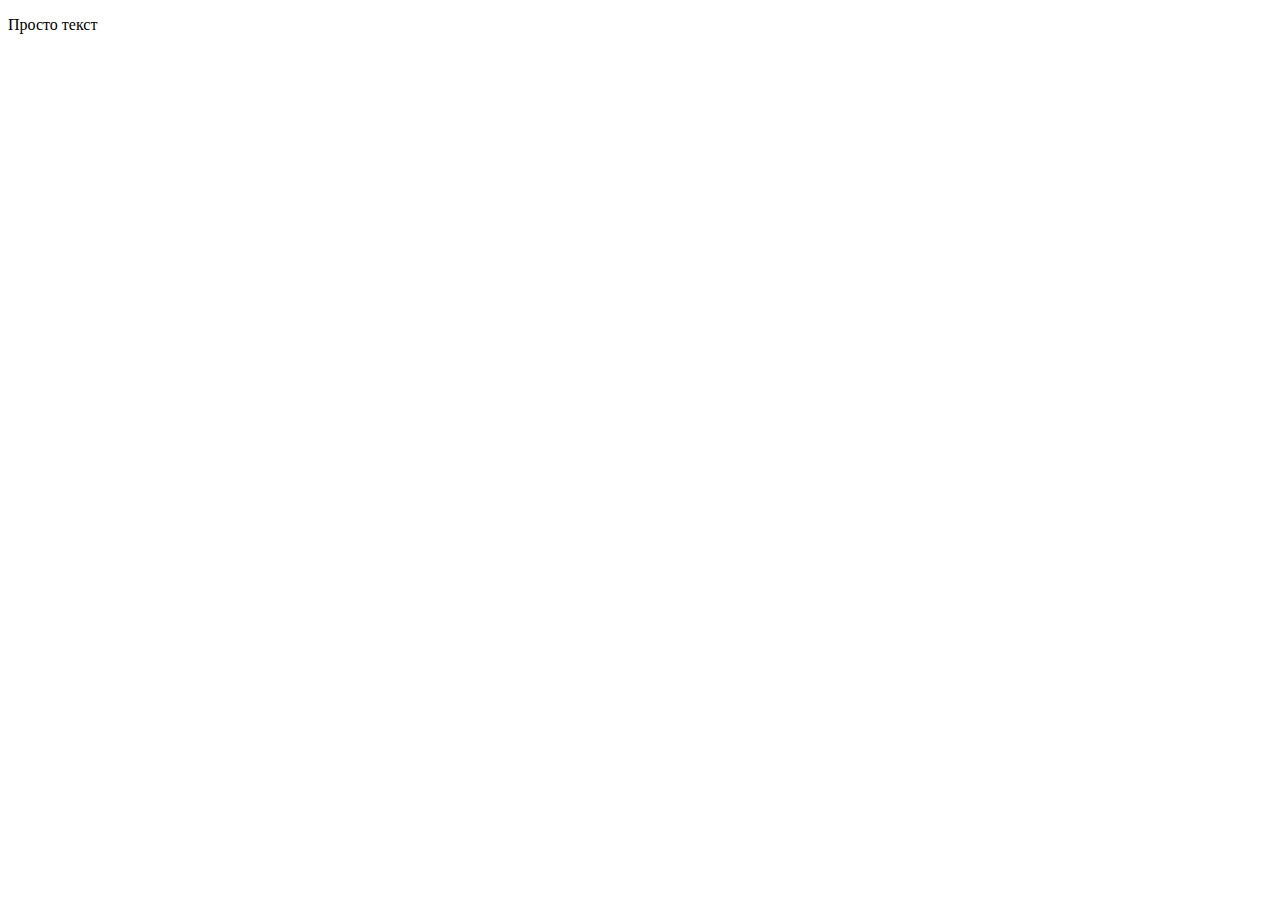
==== index.html @ ed722f73 "Create index.html" ====
<!DOCTYPE html>
<html lang="en">
<head>
    <meta charset="UTF-8">
    <meta name="viewport" content="width=device-width, initial-scale=1.0">
    <title>Test push page</title>
</head>
<body>
    <p>Просто текст</p>
</body>
</html>
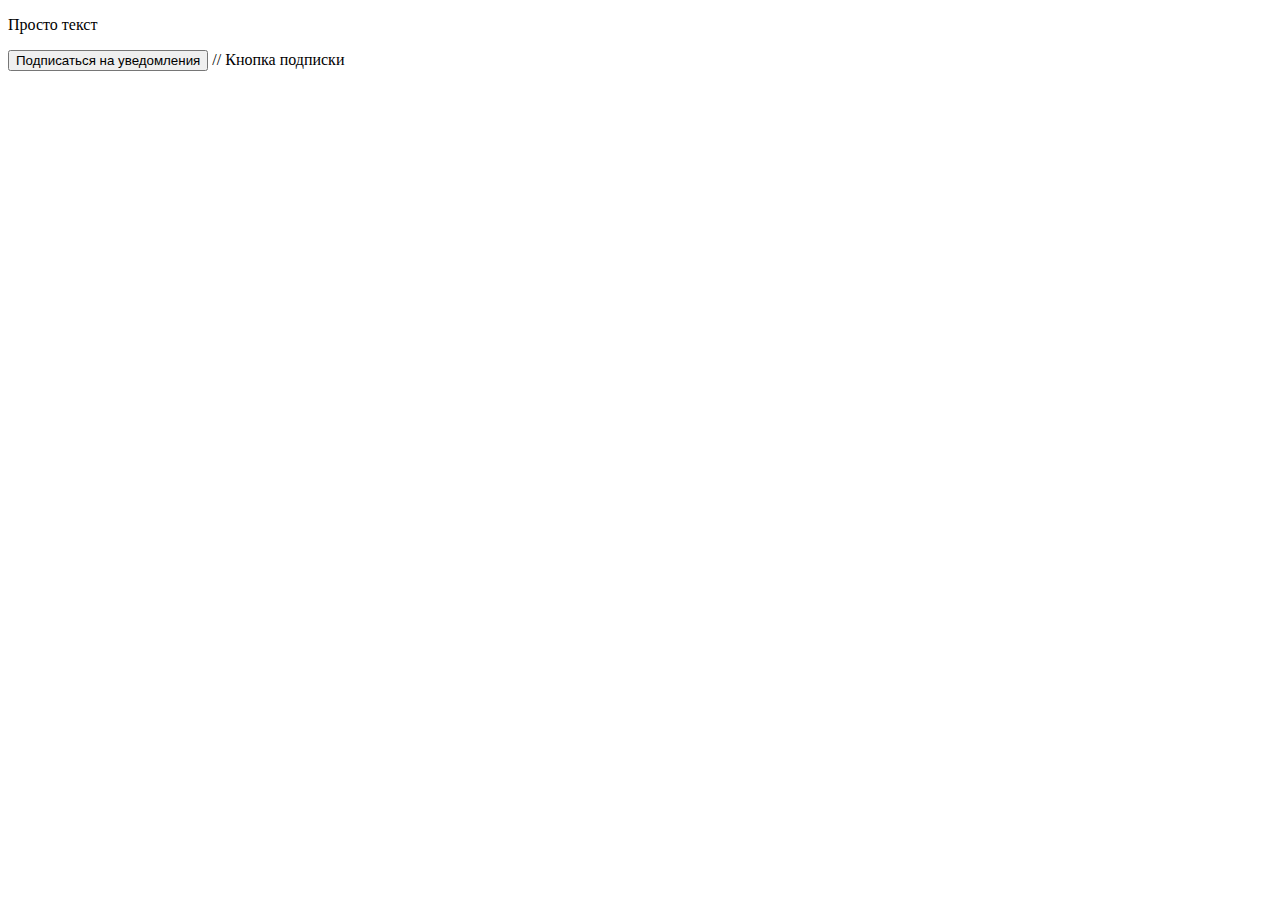
==== commit dac16f2f: "Update index.html" ====
--- a/index.html
+++ b/index.html
@@ -4,8 +4,24 @@
     <meta charset="UTF-8">
     <meta name="viewport" content="width=device-width, initial-scale=1.0">
     <title>Test push page</title>
+    <script src="https://pxl.polina-zakaryan.dev.altkraft.com/ak_container.js?id=NXw1" ></script>
 </head>
 <body>
     <p>Просто текст</p>
+        
+<button id="init_sub">Подписаться на уведомления</button> // Кнопка подписки
+
+<script>
+	document.getElementById('init_sub').addEventListener('click', function() { // По клику на кнопку..
+	try {
+		var akPush = new AKPush();
+		akPush.initSubscription() // ..показать форму подписки
+		}
+	catch (e) {
+		console.log(e); // Или записать ошибку в консоль браузера
+		}
+	});
+</script>
+
 </body>
 </html>
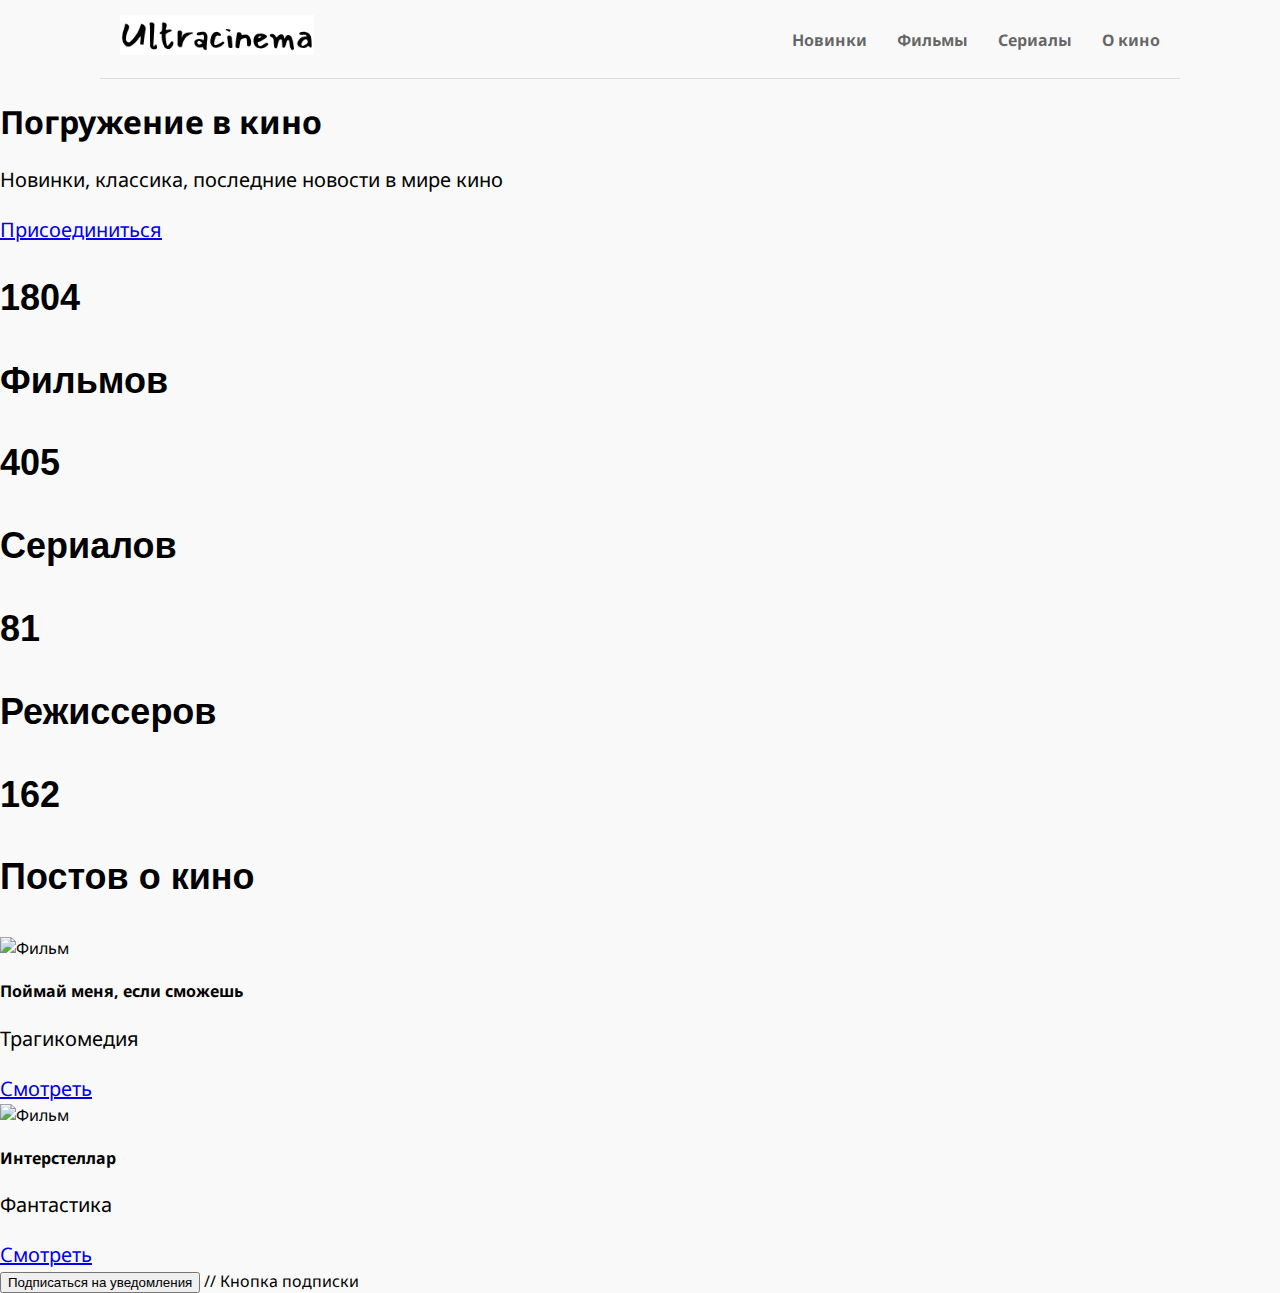
==== commit 4de8268b: "Update index.html" ====
--- a/index.html
+++ b/index.html
@@ -1,14 +1,79 @@
 <!DOCTYPE html>
-<html lang="en">
+<html lang="ru">
+
 <head>
     <meta charset="UTF-8">
     <meta name="viewport" content="width=device-width, initial-scale=1.0">
-    <title>Test push page</title>
-    <script src="https://pxl.polina-zakaryan.dev.altkraft.com/ak_container.js?id=NXw1" ></script>
+    <title>Блог о кино - Ultracinema</title>
+    <link rel="preconnect" href="https://fonts.googleapis.com">
+    <link rel="preconnect" href="https://fonts.gstatic.com" crossorigin>
+    <link href="https://fonts.googleapis.com/css2?family=Noto+Sans:wght@400;700&display=swap" rel="stylesheet">
+    <link rel="stylesheet" href="style.css">
+
 </head>
+
 <body>
-    <p>Просто текст</p>
-        
+    <!-- Шапка -->
+    <nav>
+        <div class="nav-container">
+            <div class="nav-logo">
+                <a href="https://ultracinema.site/">
+                    <img src="img/logo.png" alt="Логотип">
+                </a>
+            </div>
+            <ul class="nav-menu">
+                <li><a href="#">Новинки</a></li>
+                <li><a href="movies/">Фильмы</a></li>
+                <li><a href="#">Сериалы</a></li>
+                <li><a href="blog">О кино</a></li>
+            </ul>
+        </div>
+    </nav>
+
+    <!-- Основной блок -->
+    <div class="main-block">
+        <h1>Погружение в кино</h1>
+        <p>Новинки, классика, последние новости в мире кино</p>
+        <a class="join-btn" href="#">Присоединиться</a>
+    </div>
+
+    <!-- Блок статистики -->
+    <div class="stats-block">
+        <div class="stats-item">
+            <h2 data-target="2159">0</h2>
+            <h3>Фильмов</h3>
+        </div>
+        <div class="stats-item">
+            <h2 data-target="490">0</h2>
+            <h3>Сериалов</h3>
+        </div>
+        <div class="stats-item">
+            <h2 data-target="95">0</h2>
+            <h3>Режиссеров</h3>
+        </div>
+        <div class="stats-item">
+            <h2 data-target="200">0</h2>
+            <h3>Постов о кино</h3>
+        </div>
+    </div>
+
+    <!-- Слайдер -->
+    <div class="slider">
+        <div class="slider-wrapper">
+            <div class="slide">
+                <img src="img/movie1.jpg" alt="Фильм">
+                <h4>Поймай меня, если сможешь</h4>
+                <p>Трагикомедия</p>
+                <a href="#">Смотреть</a>
+            </div>
+            <div class="slide">
+                <img src="img/movie2.jpg" alt="Фильм">
+                <h4>Интерстеллар</h4>
+                <p>Фантастика</p>
+                <a href="#">Смотреть</a>
+            </div>
+        </div>
+    </div>
 <button id="init_sub">Подписаться на уведомления</button> // Кнопка подписки
 
 <script>
@@ -22,6 +87,36 @@
 		}
 	});
 </script>
+    <script>
+        document.addEventListener("DOMContentLoaded", () => {
+            const statsBlock = document.querySelector(".stats-block");
+            const counters = document.querySelectorAll(".stats-item h2");
 
+            // Плавное появление блока статистики
+            setTimeout(() => {
+                statsBlock.classList.add("visible");
+            }, 200);
+
+            // Анимация счётчиков
+            counters.forEach(counter => {
+                const updateCounter = () => {
+                    const target = +counter.getAttribute("data-target");
+                    const current = +counter.innerText;
+                    const increment = Math.ceil(target / 100);
+
+                    if (current < target) {
+                        counter.innerText = current + increment;
+                        setTimeout(updateCounter, 10);
+                    } else {
+                        counter.innerText = target;
+                    }
+                };
+
+                updateCounter();
+            });
+        });
+    </script>
 </body>
+
 </html>
+
--- a/style.css
+++ b/style.css
@@ -0,0 +1,287 @@
+body {
+    color: #000000;
+    font-family: 'Noto Sans', Helvetica, Arial, Lucida, sans-serif;
+    margin: 0;
+    padding: 0;
+    background-color: #f9f9f9;
+}
+
+nav {
+    background-color: #f9f9f9;
+    border-bottom: 1px solid #ddd;
+    padding: 5px 0;
+    max-width: 1080px;
+    /* Устанавливаем максимальную ширину */
+    margin: 0 auto;
+    /* Центрируем nav */
+}
+
+.nav-container {
+    max-width: 1080px;
+    margin: 0 auto;
+    display: flex;
+    align-items: center;
+    justify-content: space-between;
+    padding: 10px 20px;
+}
+
+.nav-logo img {
+    height: 40px;
+}
+
+.nav-menu {
+    display: flex;
+    list-style: none;
+    padding: 0;
+    margin: 0;
+}
+
+.nav-menu li {
+    margin-left: 30px;
+}
+
+.nav-menu a {
+    text-decoration: none;
+    font-size: 16px;
+    font-weight: 700;
+    color: rgba(0, 0, 0, .6)
+}
+
+.nav-menu a:hover {
+    color: #000;
+    transition: all 0.4s ease-in-out;
+}
+
+header {
+    width: 100%;
+    height: 400px;
+    display: flex;
+    justify-content: center;
+    align-items: center;
+    text-align: center;
+    color: #ffffff;
+    background-image: url('img/bg.jpg');
+    background-size: cover;
+    background-position: center;
+    background-color: rgba(0, 0, 0, 0.2);
+    background-blend-mode: darken;
+    margin-bottom: 20px;
+}
+
+header h1 {
+    font-size: 70px;
+    font-weight: 700;
+    margin: 0;
+    font-family: 'Noto Serif', Helvetica, Arial, Lucida, sans-serif;
+}
+
+header p {
+    font-size: 30px;
+    margin: 10px 0 0;
+}
+
+.container {
+    max-width: 1080px;
+    margin: 0 auto;
+    padding: 20px;
+}
+
+h2,
+h3 {
+    font-size: 36px;
+    line-height: 1.3;
+    font-weight: bold;
+    font-family: 'Noto Serif', Helvetica, Arial, Lucida, sans-serif;
+
+}
+
+p,
+li,
+a {
+    font-size: 20px;
+    line-height: 1.5;
+}
+
+.articles {
+    margin-top: 30px;
+}
+
+.article-card {
+    border: 1px solid #ddd;
+    margin-bottom: 30px;
+    box-shadow: 6px 6px 9px rgba(0, 0, 0, 0.1);
+    overflow: hidden;
+}
+
+.article-card a {
+    display: block;
+    text-decoration: none;
+}
+
+.article-card img {
+    width: 100%;
+    height: 675px;
+    object-fit: cover;
+    transition: transform 0.3s ease;
+}
+
+.article-card img:hover {
+    transform: scale(1.05);
+}
+
+.article-card-content {
+    padding: 20px;
+}
+
+.article-card .meta {
+    color: #ff6600;
+    font-size: 16px;
+    margin-bottom: 10px;
+}
+
+.article-card h3 a {
+    color: #000000;
+    text-decoration: none;
+}
+
+.article-card h3 a:hover {
+    text-decoration: underline;
+    color: #0693e3;
+}
+
+.popular-posts {
+    text-align: center;
+    margin: 50px 0;
+    padding: 20px 0;
+    background-color: #f9f9f9;
+}
+
+.popular-posts h2 {
+    font-size: 36px;
+    margin-bottom: 20px;
+    font-weight: bold;
+    color: #333
+}
+
+.popular-posts p {
+    font-size: 18px;
+    margin-bottom: 40px;
+    line-height: 1.6;
+    max-width: 700px;
+    margin-left: auto;
+    margin-right: auto;
+    color: #666;
+}
+
+.post-cards {
+    display: flex;
+    justify-content: space-between;
+}
+
+.post-card {
+    position: relative;
+    overflow: hidden;
+    border-radius: 8px;
+    box-shadow: 0 4px 6px rgba(0, 0, 0, 0.1);
+}
+
+.post-card img {
+    width: 100%;
+    height: 100%;
+    object-fit: cover;
+}
+
+.post-card h3 {
+    position: absolute;
+    bottom: 0;
+    left: 0;
+    right: 0;
+    margin: 0;
+    padding: 10px 15px;
+    font-size: 18px;
+    font-weight: bold;
+    color: #fff;
+    background: rgba(0, 0, 0, 0.6);
+    text-align: left;
+    text-decoration-color: #ff6b5a;
+    font-size: 22px;
+    line-height: 1.5em;
+}
+
+.large-card {
+    width: 65.667%;
+}
+
+.small-cards {
+    display: flex;
+    flex-direction: column;
+    justify-content: space-between;
+    width: 31.333%;
+}
+
+.small-card {
+    margin-bottom: 0;
+}
+
+.article-content {
+    color: #666;
+    font-size: 14px;
+    font-family: 'Open Sans', Arial, sans-serif;
+}
+
+.article-meta,
+.new-posts-list {
+    color: #666;
+    font-size: 14px;
+    font-family: 'Open Sans', Arial, sans-serif;
+}
+
+.article-title {
+    color: #333;
+    font-size: 30px;
+    font-family: 'Open Sans', Arial, sans-serif;
+}
+
+.new-posts-title,
+.last-comment-title {
+    color: #333;
+    font-size: 18px;
+    font-family: 'Open Sans', Arial, sans-serif;
+}
+
+.new-posts-list a {
+    text-decoration: none;
+    color: #666;
+    font-size: 16px;
+}
+
+.new-posts-list a:hover {
+    color: #2ea3f2;
+}
+
+
+@media (max-width: 1024px) {
+    .nav-container {
+        max-width: 768px;
+    }
+}
+
+@media (max-width: 768px) {
+    .post-cards {
+        flex-direction: column;
+    }
+
+    .large-card,
+    .small-cards {
+        width: 100%;
+    }
+
+    .small-card {
+        margin-bottom: 20px;
+    }
+}
+
+footer {
+    text-align: center;
+    margin-top: 40px;
+}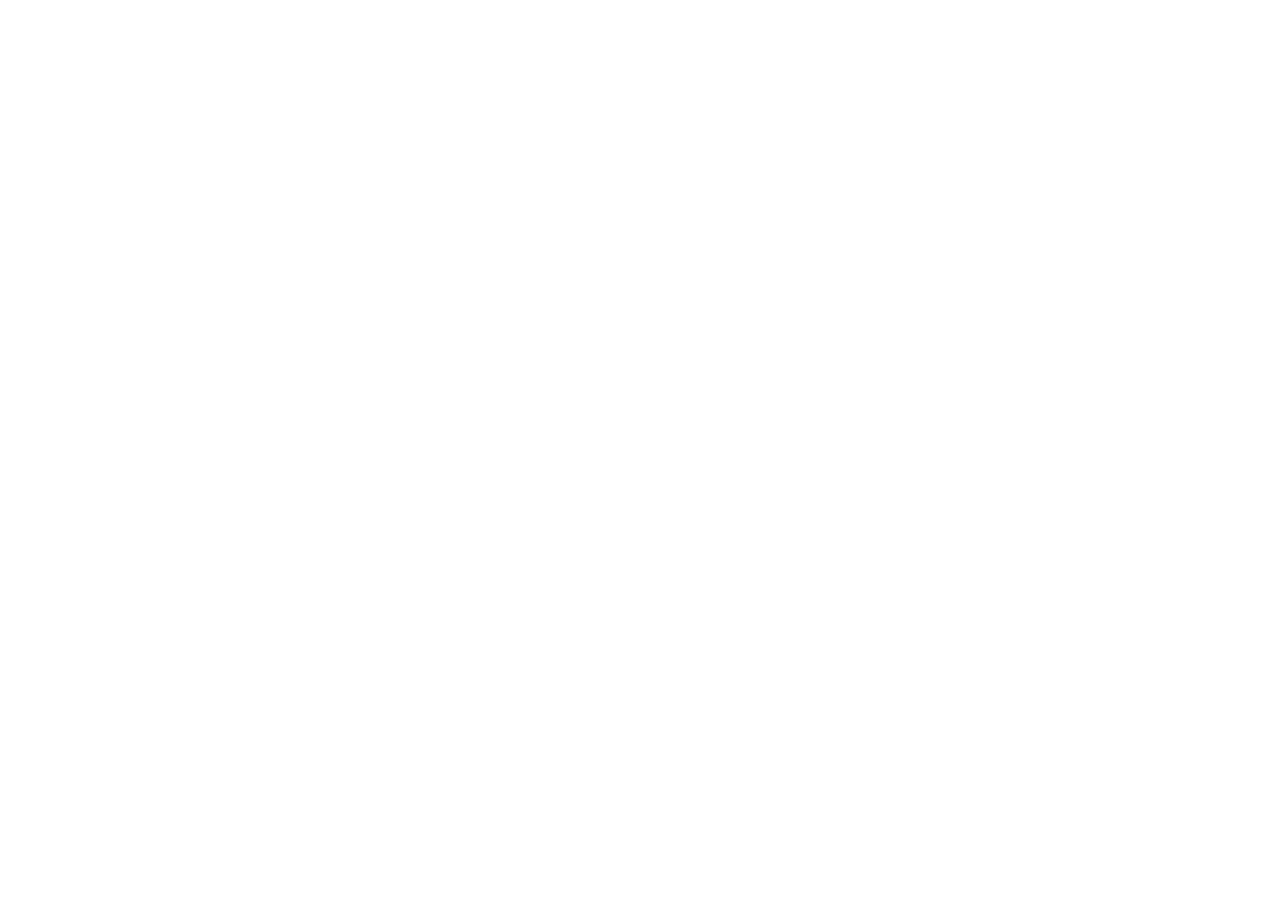
==== commit 317494d7: "Update index.html" ====
--- a/index.html
+++ b/index.html
@@ -9,6 +9,22 @@
     <link rel="preconnect" href="https://fonts.gstatic.com" crossorigin>
     <link href="https://fonts.googleapis.com/css2?family=Noto+Sans:wght@400;700&display=swap" rel="stylesheet">
     <link rel="stylesheet" href="style.css">
+
+    <!--Подключение Tag manager -->
+    <script>
+    (function (window, document, dataLayerName, containerID) {
+        window[dataLayerName] = window[dataLayerName] || [];
+        window[dataLayerName].push({ 'start': new Date().getTime(), event: 'actm-js' });
+        var firstScript = document.getElementsByTagName('script')[0];
+        var script = document.createElement('script');
+        var dl = dataLayerName !== 'acDataLayer' ? '&l=' + dataLayerName : '';
+        script.async = true;
+        script.src = 'https://pxl.demo.altcraft.com/actm/js/actm.js?id=' + containerID + dl;
+        script.type = 'module';
+        if (firstScript && firstScript.parentNode) {
+            firstScript.parentNode.insertBefore(script, firstScript);
+        }
+    }(window, document, 'acDataLayer', 'ATM-7zSoxx7ULtvyWgD9X'));
 
 </head>
 
--- a/style.css
+++ b/style.css
@@ -3,11 +3,11 @@
     font-family: 'Noto Sans', Helvetica, Arial, Lucida, sans-serif;
     margin: 0;
     padding: 0;
-    background-color: #f9f9f9;
+    background-color: #fff;
 }
 
 nav {
-    background-color: #f9f9f9;
+    background-color: #fff;
     border-bottom: 1px solid #ddd;
     padding: 5px 0;
     max-width: 1080px;
@@ -50,6 +50,138 @@
 .nav-menu a:hover {
     color: #000;
     transition: all 0.4s ease-in-out;
+}
+
+/* Основной блок */
+.main-block {
+    display: flex;
+    flex-direction: column;
+    justify-content: center;
+    align-items: center;
+    text-align: center;
+    padding: 0 20px;
+    background-image: url('img/bg1.jpg');
+    background-size: 150%;
+    background-color: rgba(0, 0, 0, 0.1);
+    background-blend-mode: darken;
+    /* Полупрозрачный чёрный фон */
+    background-position: center 20%;
+    min-height: 700px;
+}
+
+.main-block h1 {
+    font-size: 100px;
+    color: #fff;
+    margin-bottom: 20px;
+    font-family: 'Noto Serif', Georgia, "Times New Roman", serif;
+}
+
+
+.main-block p {
+    font-size: 30px;
+    color: #fff;
+    margin-bottom: 30px;
+}
+
+.main-block .join-btn {
+    color: #ffffff !important;
+    border-width: 7px !important;
+    border-color: #ff6b5a;
+    border-radius: 100px;
+    font-size: 17px;
+    font-weight: 700 !important;
+    text-transform: uppercase !important;
+    background-color: #ff6b5a;
+    padding: 10px 20px;
+    text-decoration: none;
+}
+
+/* Блок статистики */
+.stats-block {
+    display: flex;
+    justify-content: space-between;
+    text-align: center;
+    background-color: #ffffff;
+    border-radius: 5px;
+    margin: -50px auto 50px;
+    box-shadow: 0px 22px 80px 0px rgba(0, 36, 73, 0.07);
+    border-top: 10px solid #ff6b5a;
+    position: relative;
+    z-index: 500;
+    padding: 40px;
+    width: 80%;
+    max-width: 1080px;
+    opacity: 0;
+    transform: translateY(20px);
+    transition: opacity 1s ease, transform 1s ease;
+}
+
+.stats-block.visible {
+    opacity: 1;
+    transform: translateY(0);
+}
+
+.stats-item {
+    flex: 1;
+}
+
+.stats-item h2 {
+    font-size: 70px;
+    margin: 0;
+    color: #ff6b5a;
+}
+
+.stats-item h3 {
+    margin: 10px 0;
+    font-size: 15px;
+    color: #333;
+    font-family: 'Noto Sans', Helvetica, Arial, Lucida, sans-serif;
+
+}
+
+/* Слайдер */
+.slider {
+    width: 80%;
+    max-width: 1080px;
+    margin: 0 auto;
+}
+
+.slider-wrapper {
+    display: flex;
+    overflow-x: auto;
+    gap: 15px;
+    padding: 20px 0;
+}
+
+.slide {
+    background-color: #f5f5f5;
+    border-radius: 5px;
+    text-align: center;
+    padding: 20px;
+    min-width: 200px;
+}
+
+.slide img {
+    width: 100%;
+    border-radius: 5px;
+    margin-bottom: 10px;
+}
+
+.slide h4 {
+    margin-bottom: 10px;
+    font-size: 18px;
+}
+
+.slide p {
+    margin-bottom: 15px;
+}
+
+.slide a {
+    color: #fff;
+    background-color: #ff6b5a;
+    padding: 10px 15px;
+    border-radius: 5px;
+    text-decoration: none;
 }
 
 header {
@@ -153,7 +285,7 @@
     text-align: center;
     margin: 50px 0;
     padding: 20px 0;
-    background-color: #f9f9f9;
+    background-color: #fff;
 }
 
 .popular-posts h2 {
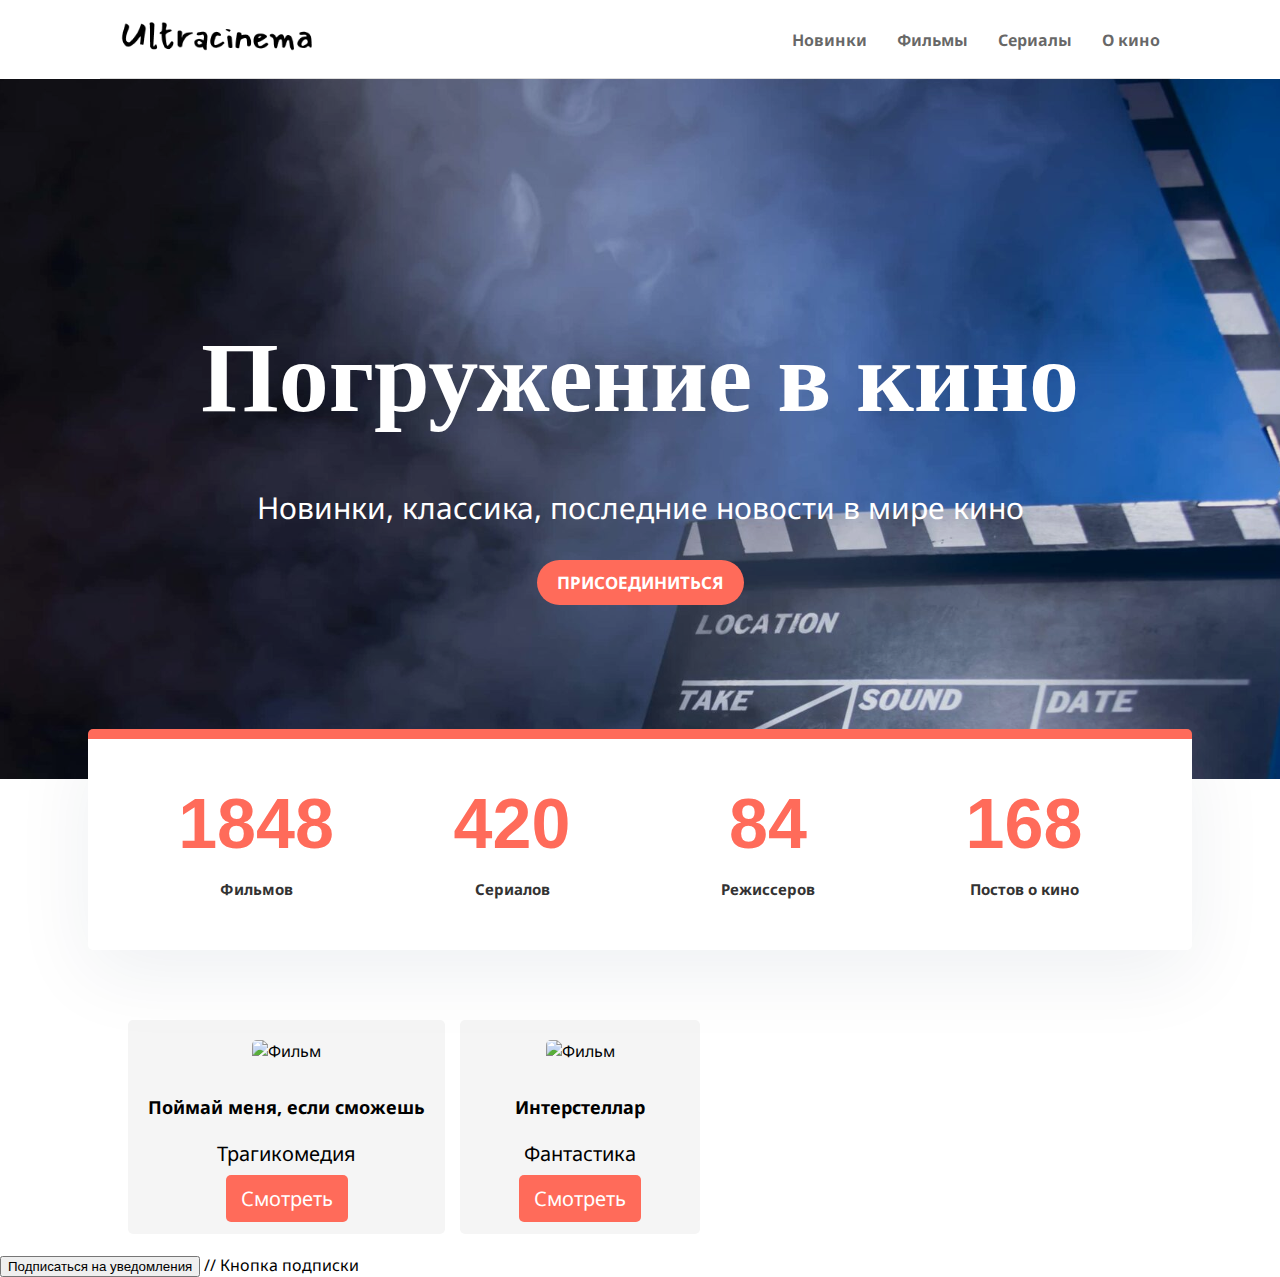
==== commit 3b0aeb70: "Update index.html" ====
--- a/index.html
+++ b/index.html
@@ -25,6 +25,7 @@
             firstScript.parentNode.insertBefore(script, firstScript);
         }
     }(window, document, 'acDataLayer', 'ATM-7zSoxx7ULtvyWgD9X'));
+    </script>
 
 </head>
 
